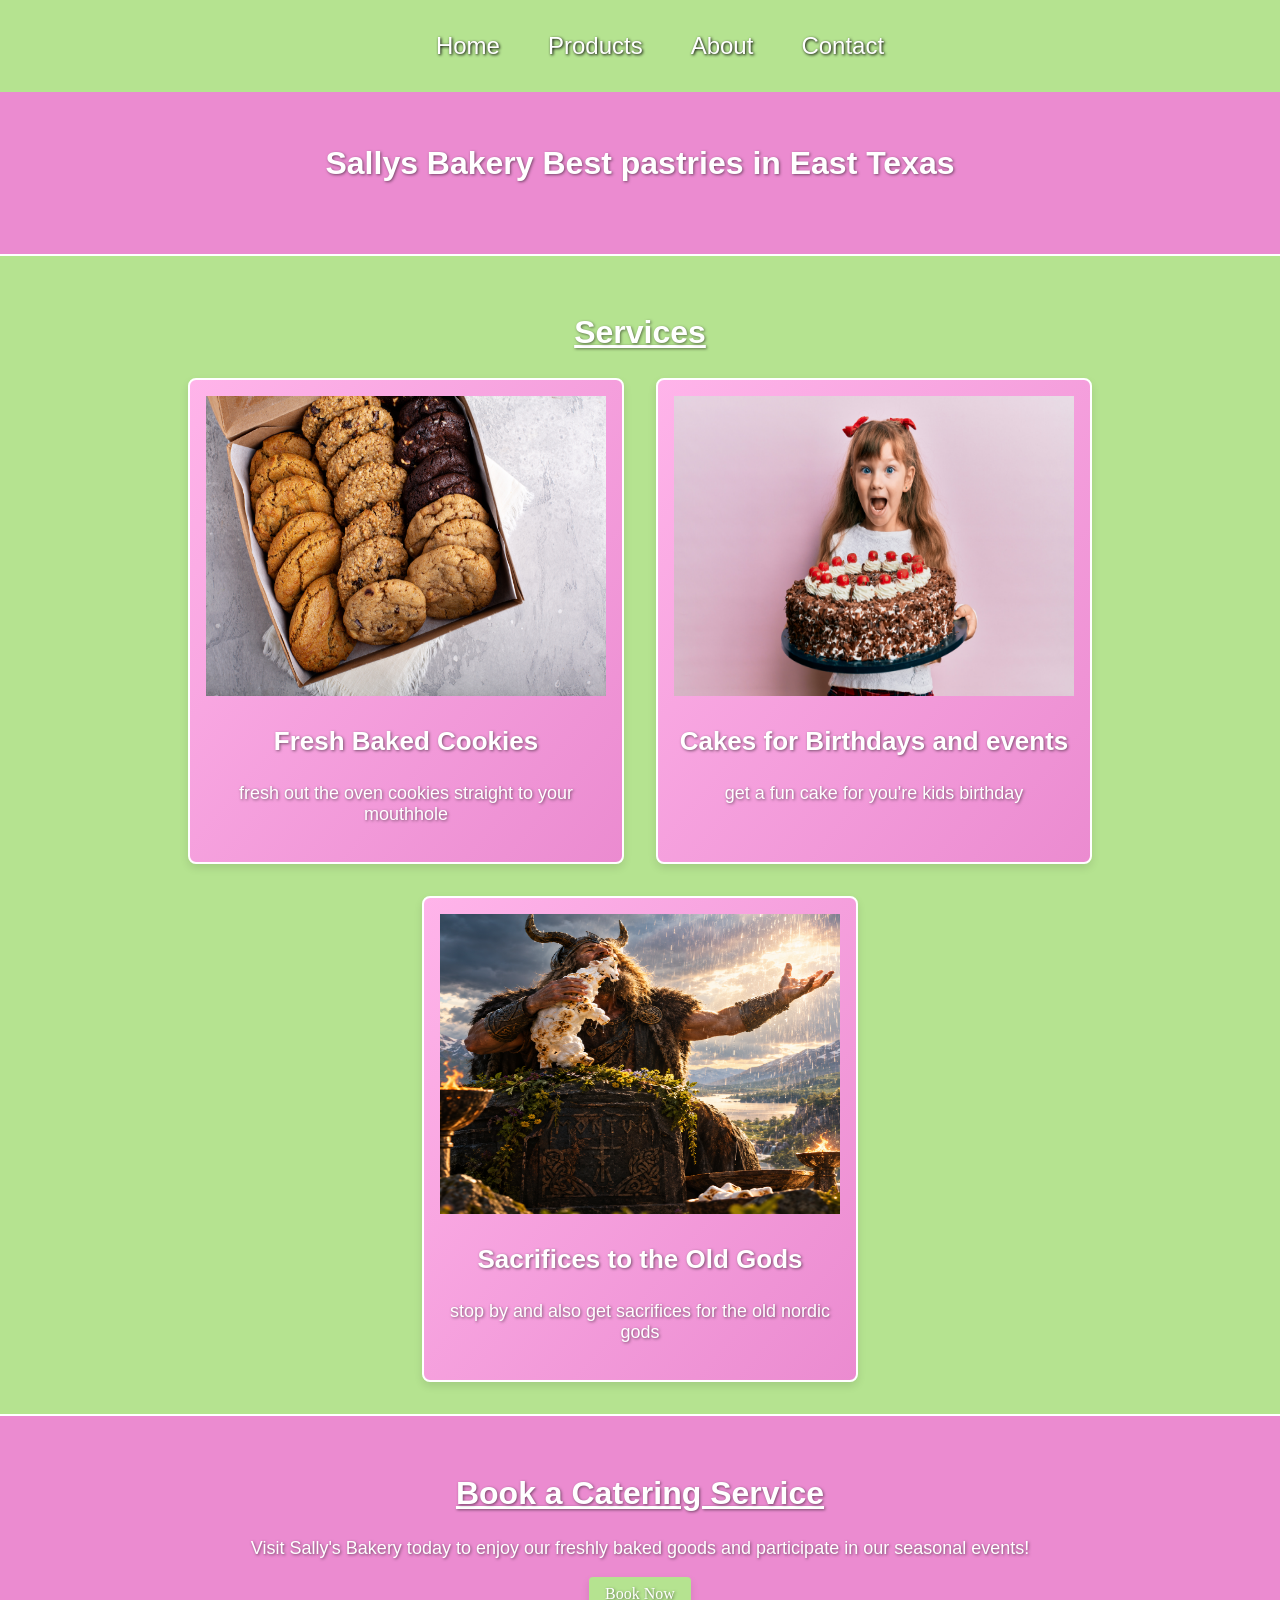
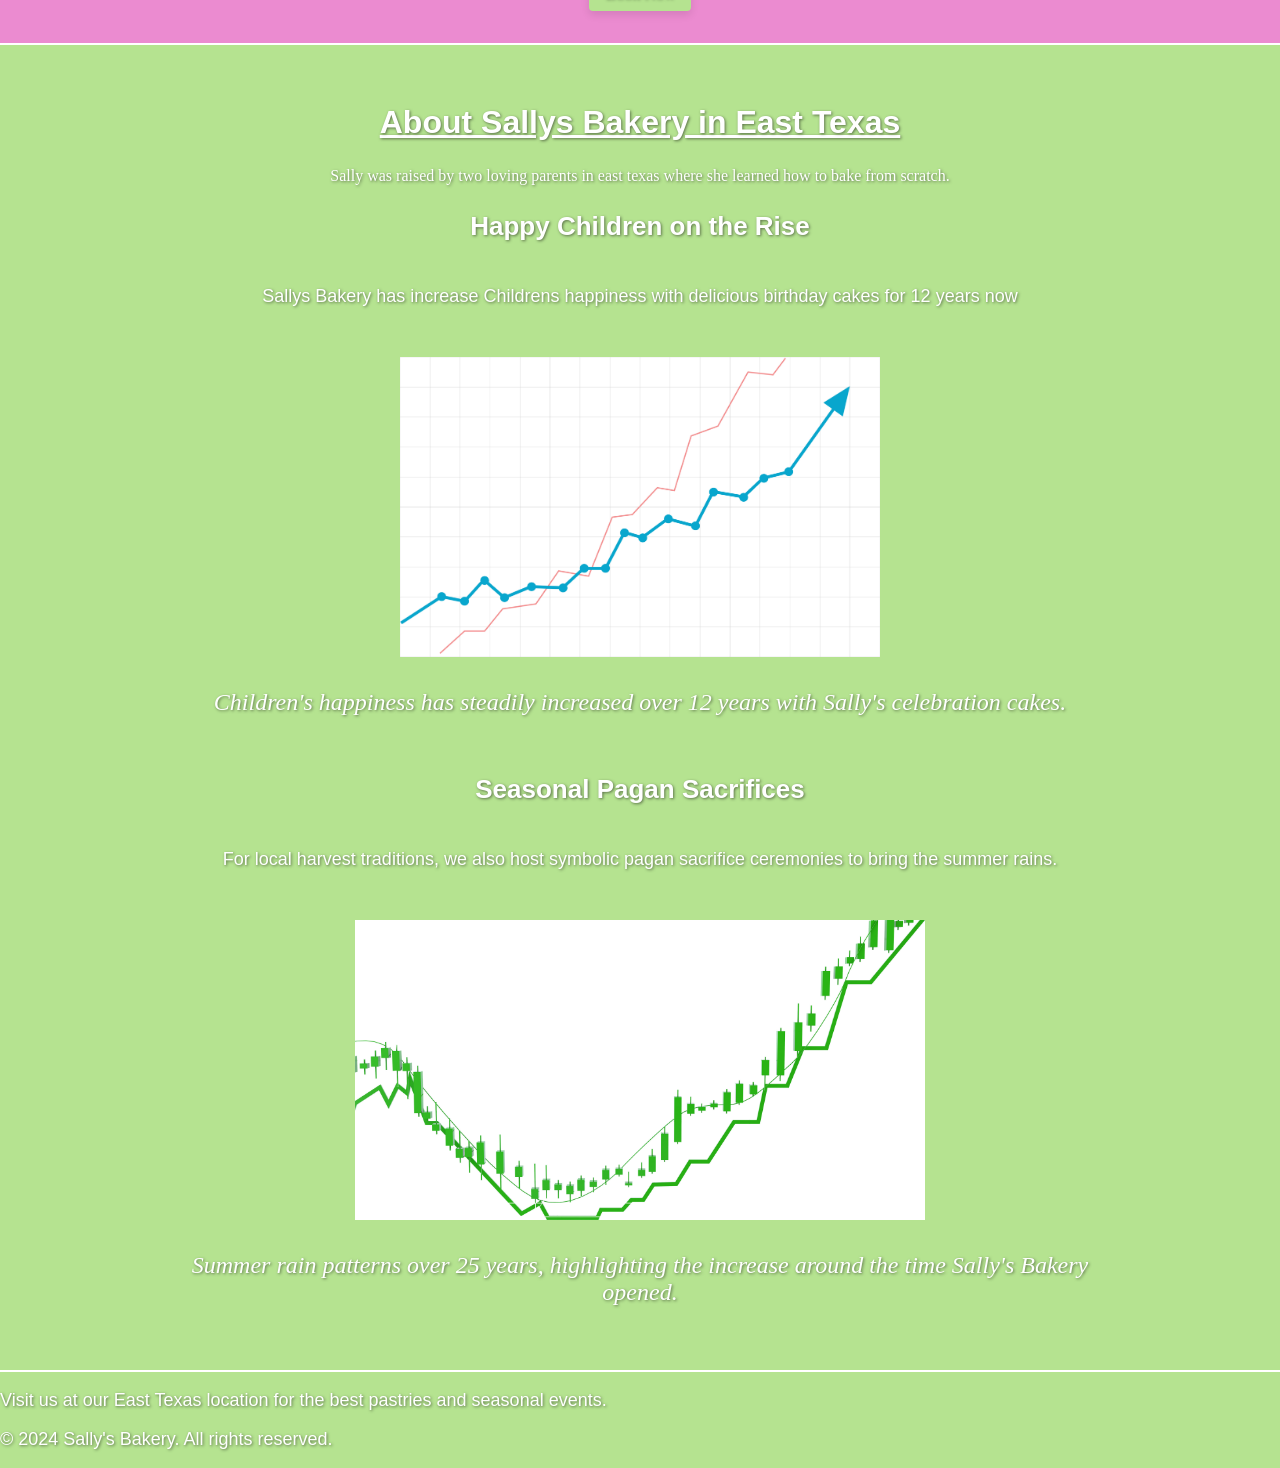
==== index.html @ 5d984766 "init" ====
<!DOCTYPE html>
<html lang="en">
<head>
    <meta charset="UTF-8" />
    <meta name="viewport" content="width=device-width, initial-scale=1.0" />
    <meta name="description" content="A lovely bakery in East Texas that serves cookies and cakes." />
    <title>Sally's Bakery</title>
    <link rel="stylesheet" href="styles/styles.css" />
</head>
<header>
    <nav class="nav-bar">
        <ul class="nav-list">
            <li><a href="index.html">Home</a></li>
            <li><a href="products.html">Products</a></li>
            <li><a href="about.html">About</a></li>
            <li><a href="contact.html">Contact</a></li>
        </ul>
    </nav>
</header>
<body>
    <div id="hero" class="hero-section">
        <h1>Sallys Bakery Best pastries in East Texas</h1>
        <picture>
            <source media="(min-width: 1024px)" srcset="hero-large.jpg" />
            <source media="(min-width: 640px)" srcset="hero-medium.jpg" />
            <img src="hero-small.jpg" alt="Assorted pastries displayed at Sally's Bakery" />
        </picture>
    </div>
    <div id="services" class="services-section">
        <h2>Services</h2>
        <div class="services-container">
            <div class="service-item">
                <img src="assets/images/cookies.jpeg" alt="chocolate chip cookies" />
                <h3>Fresh Baked Cookies</h3>
                <p>fresh out the oven cookies straight to your mouthhole</p>
            </div>
            <div class="service-item">
                <img src="assets/images/cake.jpeg" alt="child at birthday party blowing out candles on a cake" />
                <h3>Cakes for Birthdays and events</h3>
                <p>get a fun cake for you're kids birthday</p>
            </div>
            <div class="service-item">
                <img src="assets/images/montuk.png" alt="Montuk devoring sacrifice and bringing summer rain" />
                <h3>Sacrifices to the Old Gods</h3>
                <p>stop by and also get sacrifices for the old nordic gods</p>
            </div>
        </div>
    </div><!-- services -->
    <div class="cta">
        <h2>Book a Catering Service</h2>
        <p>Visit Sally's Bakery today to enjoy our freshly baked goods and participate in our seasonal events!</p>
        <a href="contact.html" class="cta-button">Book Now</a>
    </div>
    <div id="about" class="about-section">
        <h2>About Sallys Bakery in East Texas</h2>
        <section>
            <article>
                Sally was raised by two loving parents in east texas where she 
                learned how to bake from scratch.
            </article>
            <article class="about-article">
                <h3>Happy Children on the Rise</h3>
                <p>
                    Sallys Bakery has increase Childrens happiness with delicious birthday cakes for 12 years now
                </p>
                <figure class="graph-figure">
                    <img src="assets/images/graph-1.jpeg" alt="graph showing children's happiness increase over 12 years" />
                    <figcaption>Children's happiness has steadily increased over 12 years with Sally's celebration cakes.</figcaption>
                </figure>
            </article>
            <article class="about-article">
                <h3>Seasonal Pagan Sacrifices</h3>
                <p>
                    For local harvest traditions, we also host symbolic pagan sacrifice ceremonies to bring the summer rains.
                </p>
                <figure class="graph-figure">
                    <img src="assets/images/graph-2.jpeg" alt="graph showing summer rain over 25 years with increase at 12 years when sallys first opened" />
                    <figcaption>Summer rain patterns over 25 years, highlighting the increase around the time Sally's Bakery opened.</figcaption>
                </figure>
            </article>
            <audio src="pagan-chants-and-hymns.mp3" alt="pagan religious chants for sacrificing lambs" />
        </section>
    </div><!-- About -->
</body>
<footer>
    <div>
        <p>Visit us at our East Texas location for the best pastries and seasonal events.</p>
    </div>
    <p>&copy; 2024 Sally's Bakery. All rights reserved.</p>
</footer>
</html>
---- styles/styles.css ----
* {
    color: #fff;
    text-shadow: 1px 1px 3px rgba(0, 0, 0, 0.5);
}

body {
    margin: 0px;
    background-color: #b5e390;
}

h2 {
    text-decoration: underline;
    font-size: 32px;
}

h3 {
    font-size: 26px
}

h1, h2, h3, h4, h5, h6 {
    font-family:Impact, Haettenschweiler, 'Arial Narrow Bold', sans-serif
}

p {
    font-family: Verdana, sans-serif;
    font-size: 18px;
}

.nav-bar {
    padding: 1rem;
}

.nav-list {
    list-style-type: none;
    display: flex;
    gap: 1rem;
    justify-content: center;
    align-items: center;
}
.nav-list li {
    display: inline;

}
.nav-list a {
    text-decoration: none;
    color: #fff;
    font-size: 1.5rem;
    text-shadow: 1px 1px 3px #000;
    margin: 0px 1rem;
    font-family: Impact, Haettenschweiler, 'Arial Narrow Bold', sans-serif;
}

.hero-section {
    text-align: center;
    padding: 2rem;
    border-style: solid;
    border-width: 0 0 2px 0;
    background-color: #eb8bd0;
}

.services-section {
    text-align: center;
    padding: 2rem;
    border-style: solid;
    border-width: 0 0 2px 0;
}

.services-container {
    display: flex;
    justify-content: center;
    gap: 2rem;
}

.services-container div {
    text-align: center;
    border-style: solid;
    border-width: 2px;
    padding: 1rem;
    border-radius: 8px;
    background: linear-gradient(130deg, #ffb4ea, #eb8bd0);
    box-shadow: 0 4px 8px rgba(0, 0, 0, 0.1);
}

.services-container div:hover {
    transform: scale(1.05);
    transition: transform 0.3s ease-in-out;
}

.service-item {
    width: 400px;
    height: 450px;
}

.service-item img {
    width: 100%;
    aspect-ratio: 4 / 3;
    height: auto;
}

.about-article {
    display: flex;
    flex-direction: column;
    align-items: center;
}

.graph-figure {
    display: flex;
    flex-direction: column;
    align-items: center;
    justify-content: center;
    margin: 2rem 0;
    width: 75vw;
}

.graph-figure img {
    max-width: 100%;
    height: 300px;
}

figcaption{
    font-style: italic;
    font-size: 24px;
    margin-top: 2rem;
}


.cta {
    text-align: center;
    padding: 2rem;
    border-style: solid;
    border-width: 0 0 2px 0;
    background-color: #eb8bd0;
}

.cta-button {
    display: inline-block;
    padding: 0.5rem 1rem;
    background-color: #b5e390;
    color: #fff;
    text-decoration: none;
    border-radius: 4px;
    box-shadow: 0 4px 8px rgba(0, 0, 0, 0.1);
}

.cta-button:hover {
    transform: scale(1.05);
    transition: transform 0.3s ease-in-out;
}

.about-section {
    text-align: center;
    padding: 2rem;
    border-style: solid;
    border-width: 0 0 2px 0;
}

.contact-form {
    text-align: center;
    padding: 0px 20vw 5rem 20vw;
    border-style: solid;
    border-width: 0 0 2px 0;
}

@media (min-width: 756px) {
    .services-container {
        flex-wrap: wrap
    }
}
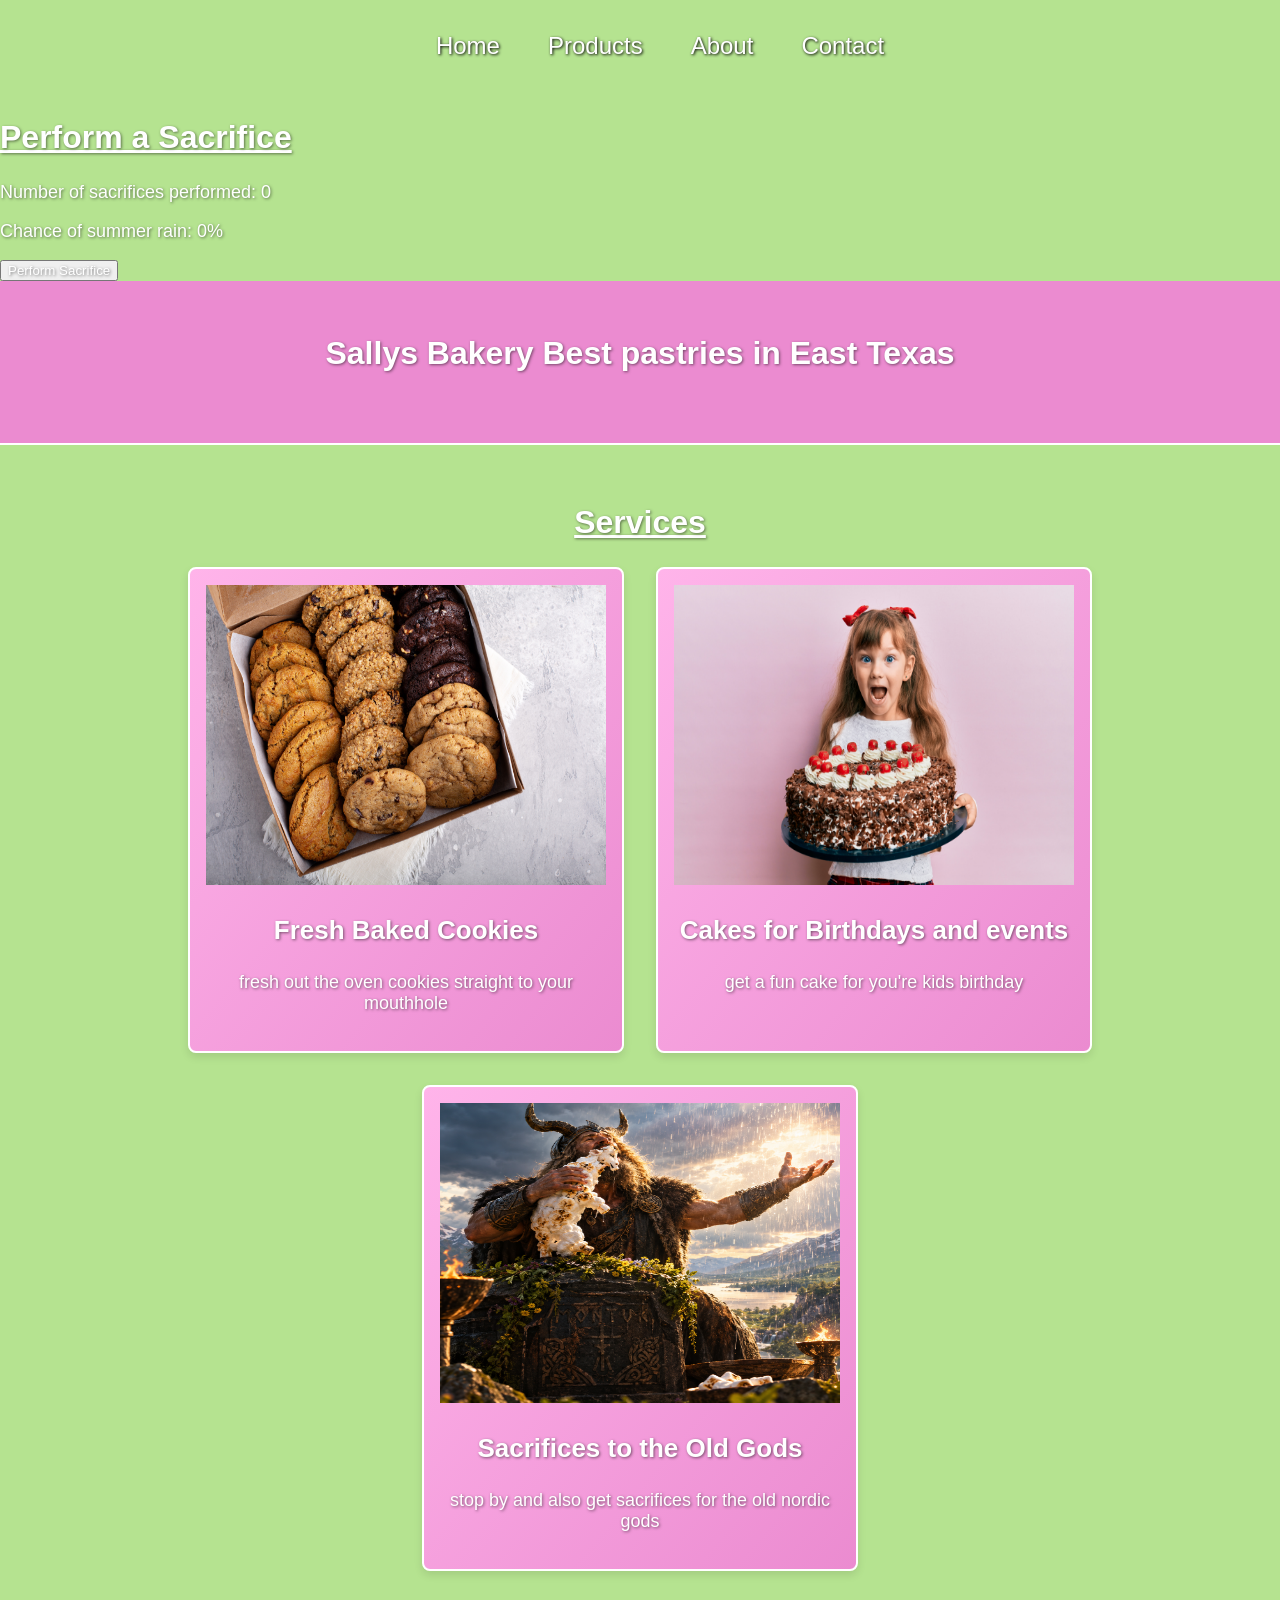
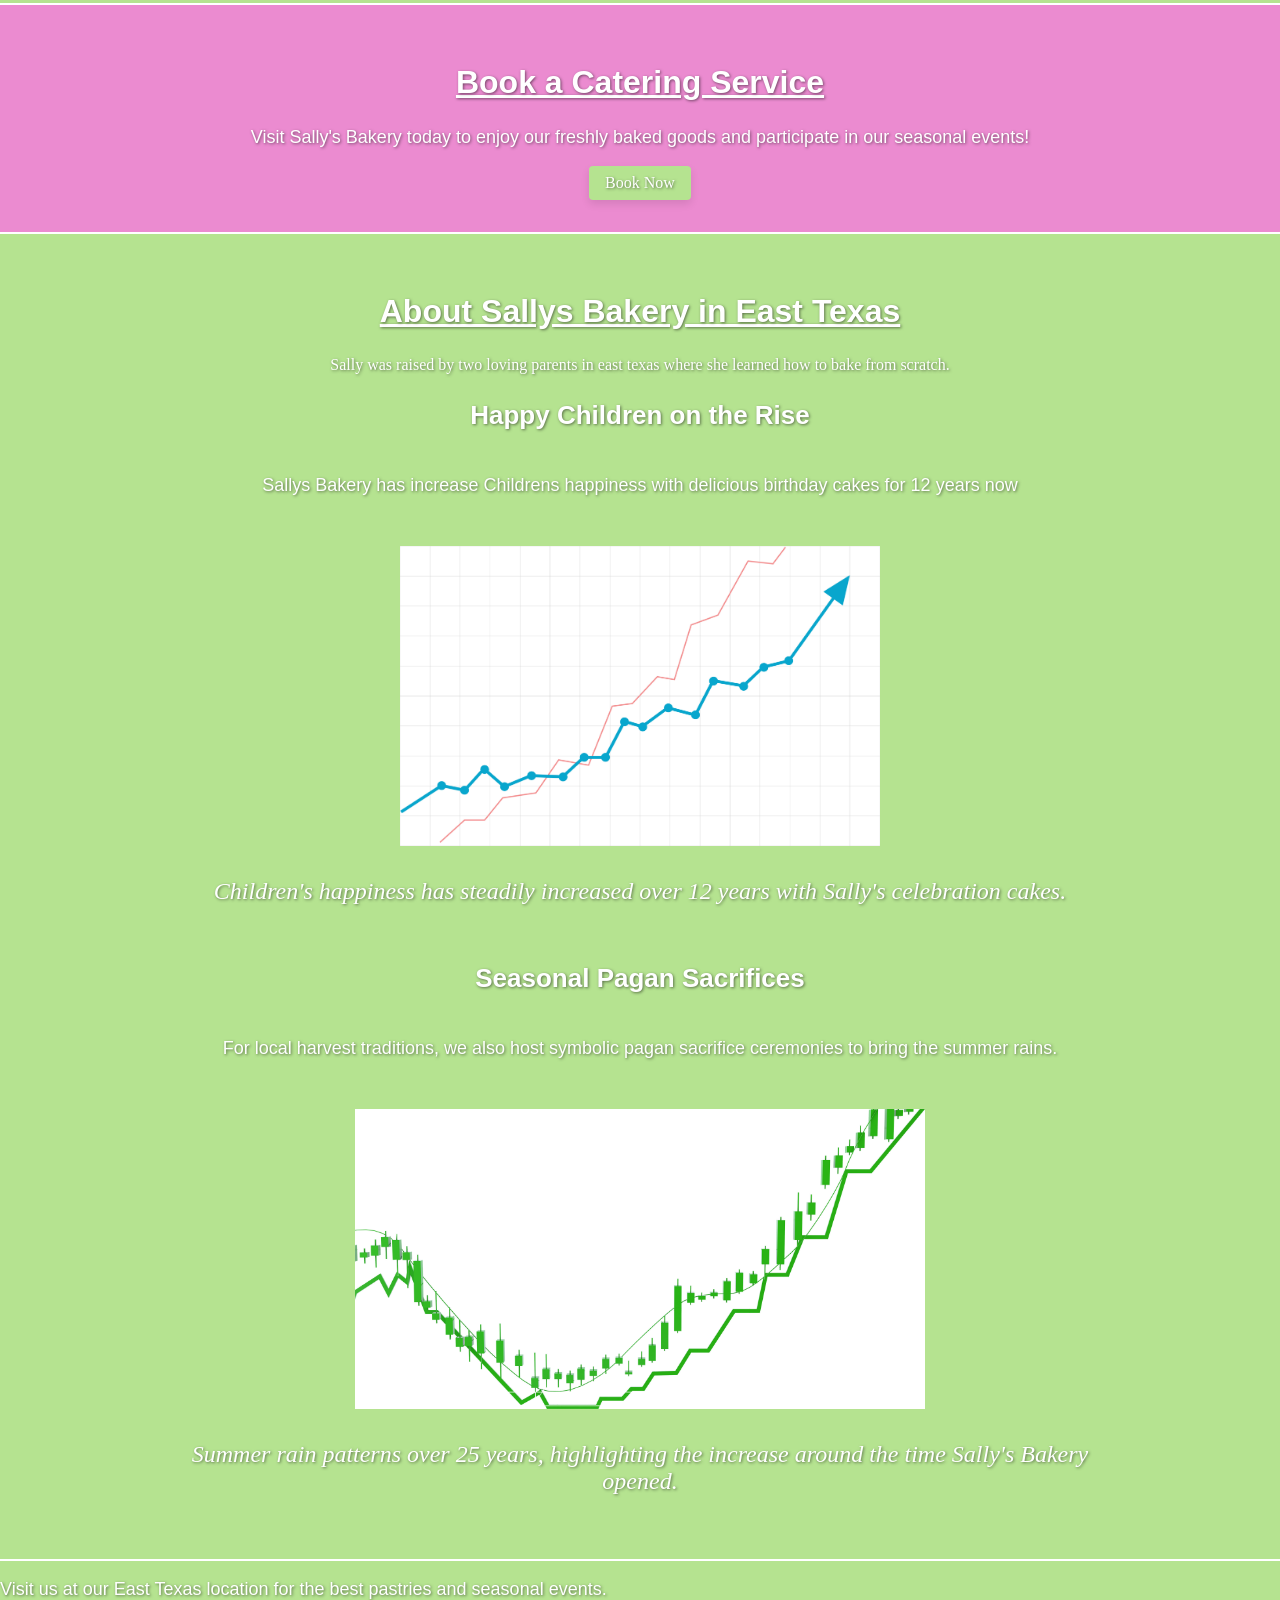
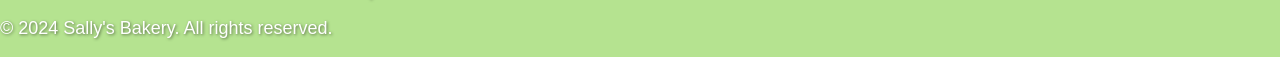
==== commit f3a9c770: "add sacrifice button" ====
--- a/index.html
+++ b/index.html
@@ -6,6 +6,7 @@
     <meta name="description" content="A lovely bakery in East Texas that serves cookies and cakes." />
     <title>Sally's Bakery</title>
     <link rel="stylesheet" href="styles/styles.css" />
+    <script src="code.js" defer></script>
 </head>
 <header>
     <nav class="nav-bar">
@@ -18,6 +19,12 @@
     </nav>
 </header>
 <body>
+    <div id="sacrifices">
+        <h2>Perform a Sacrifice</h2>
+        <p>Number of sacrifices performed: <span id="sacrifices-count">246</span></p>
+        <p>Chance of summer rain: <span id="summer-rain-chance">0</span>%</p>
+        <button onclick="performSacrifice()">Perform Sacrifice</button>
+    </div>
     <div id="hero" class="hero-section">
         <h1>Sallys Bakery Best pastries in East Texas</h1>
         <picture>
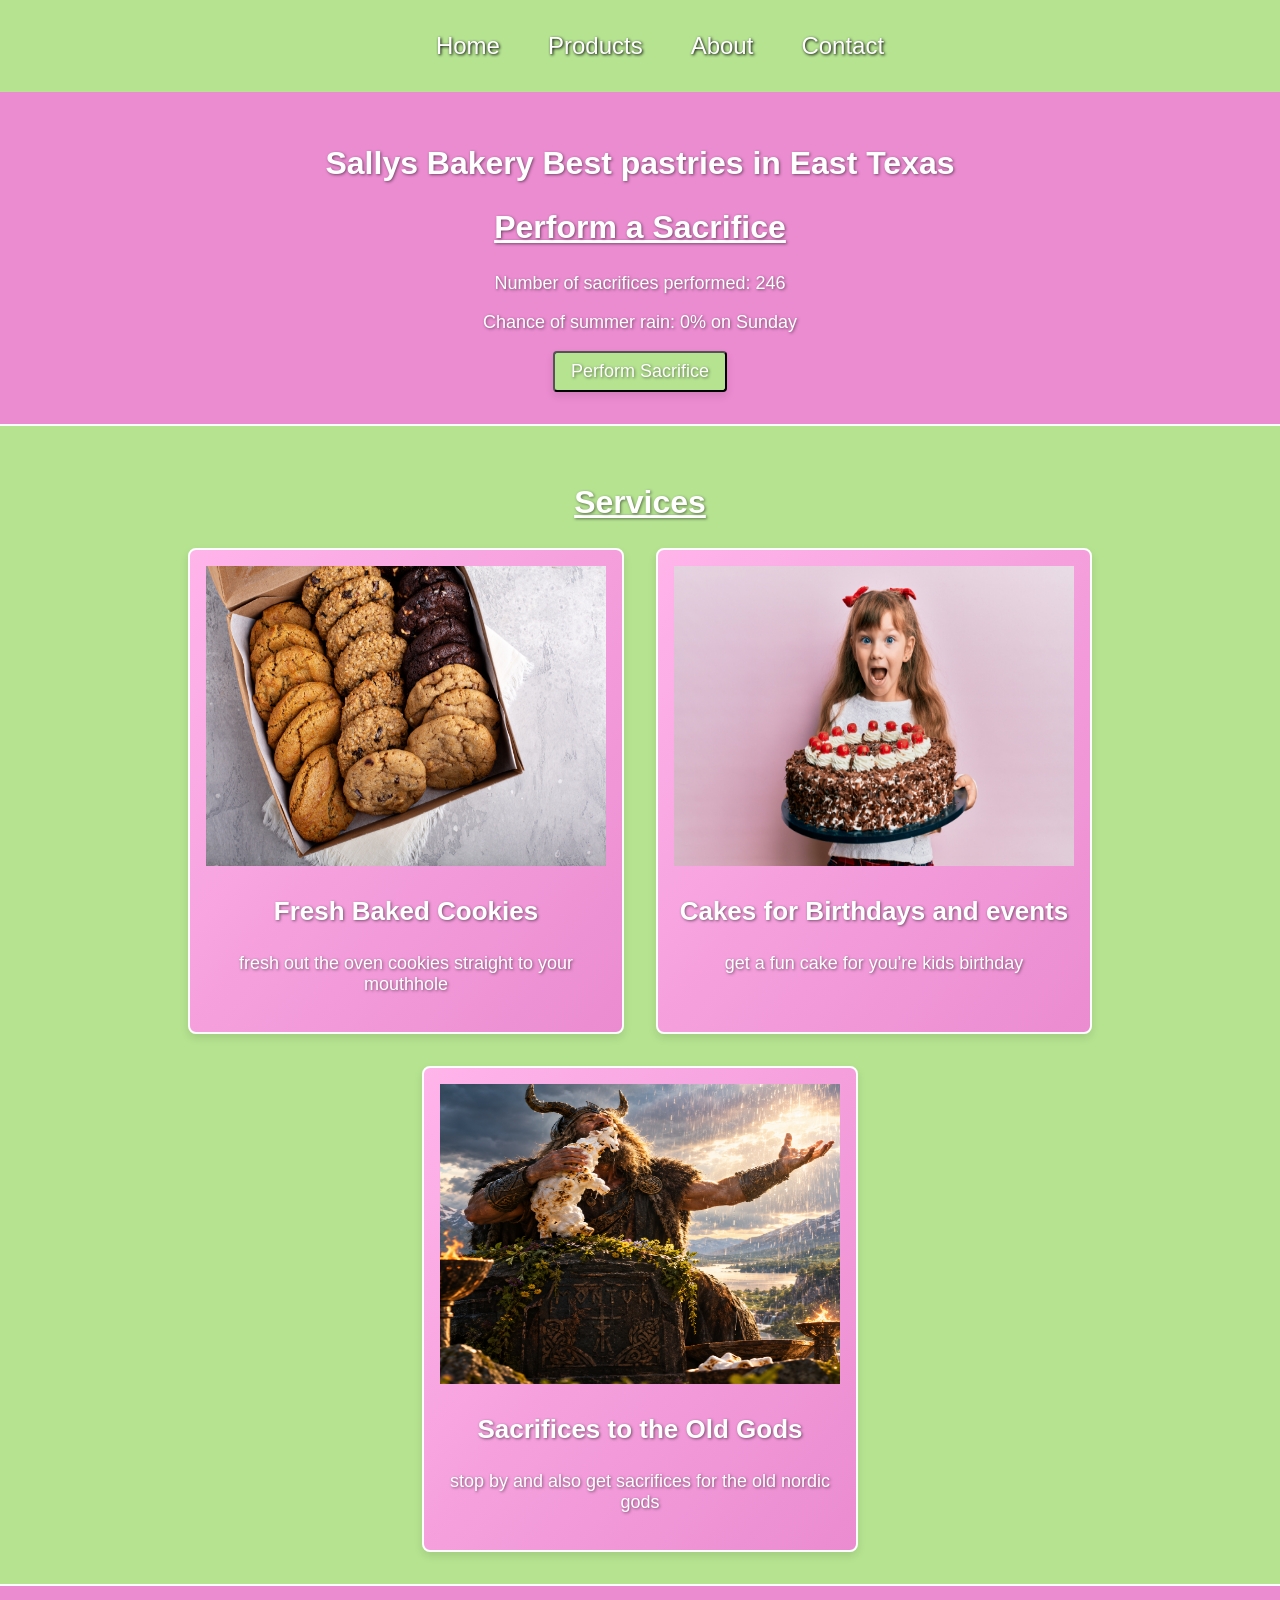
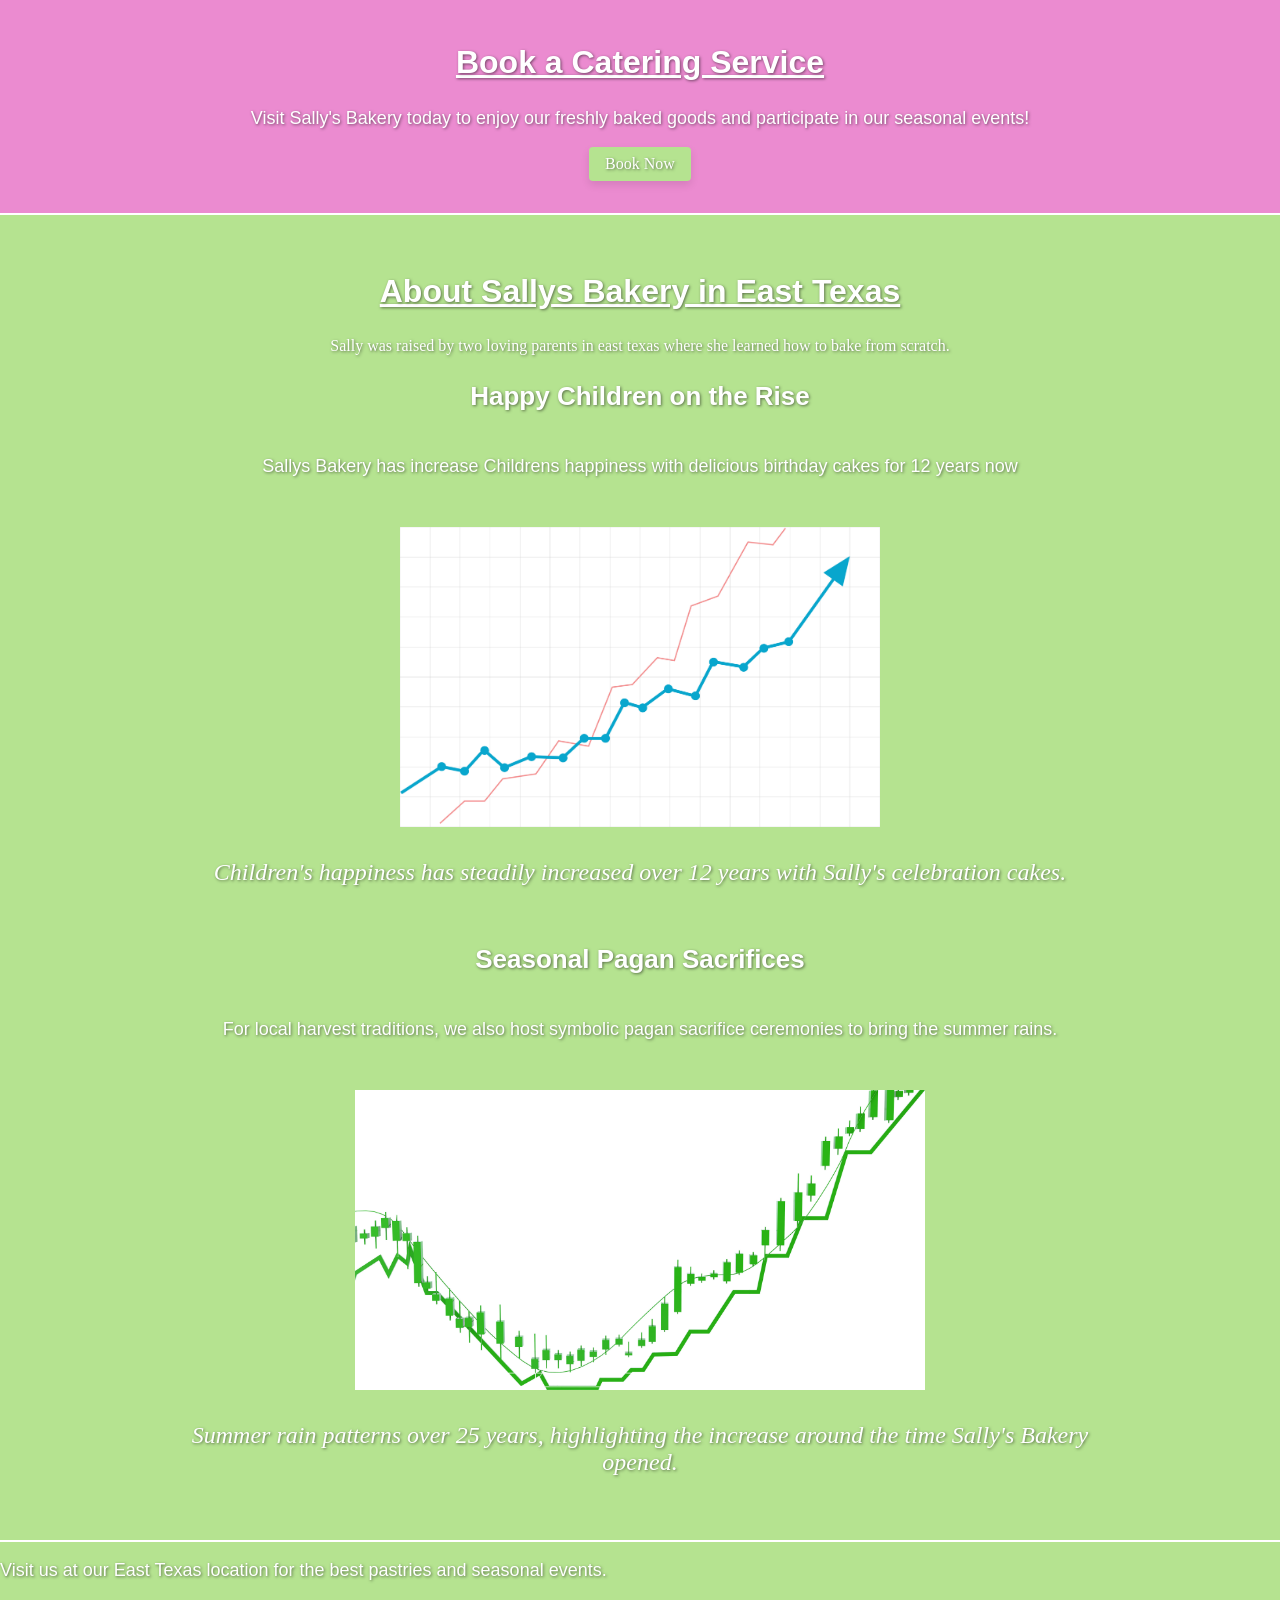
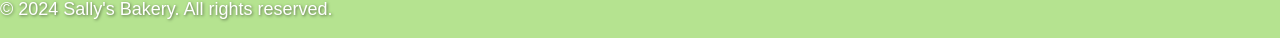
==== commit 6a9a5c1d: "add sacrifice button" ====
--- a/index.html
+++ b/index.html
@@ -19,19 +19,14 @@
     </nav>
 </header>
 <body>
-    <div id="sacrifices">
-        <h2>Perform a Sacrifice</h2>
-        <p>Number of sacrifices performed: <span id="sacrifices-count">246</span></p>
-        <p>Chance of summer rain: <span id="summer-rain-chance">0</span>%</p>
-        <button onclick="performSacrifice()">Perform Sacrifice</button>
-    </div>
     <div id="hero" class="hero-section">
         <h1>Sallys Bakery Best pastries in East Texas</h1>
-        <picture>
-            <source media="(min-width: 1024px)" srcset="hero-large.jpg" />
-            <source media="(min-width: 640px)" srcset="hero-medium.jpg" />
-            <img src="hero-small.jpg" alt="Assorted pastries displayed at Sally's Bakery" />
-        </picture>
+        <div id="sacrifices">
+            <h2>Perform a Sacrifice</h2>
+            <p>Number of sacrifices performed: <span id="sacrifices-count">246</span></p>
+            <p>Chance of summer rain: <span id="summer-rain-chance">0</span>% on <span id="day-of-the-week"></span></p>
+            <button class="cta-button" onclick="performSacrifice()">Perform Sacrifice</button>
+        </div>
     </div>
     <div id="services" class="services-section">
         <h2>Services</h2>
--- a/styles/styles.css
+++ b/styles/styles.css
@@ -21,7 +21,7 @@
     font-family:Impact, Haettenschweiler, 'Arial Narrow Bold', sans-serif
 }
 
-p {
+p, button{
     font-family: Verdana, sans-serif;
     font-size: 18px;
 }
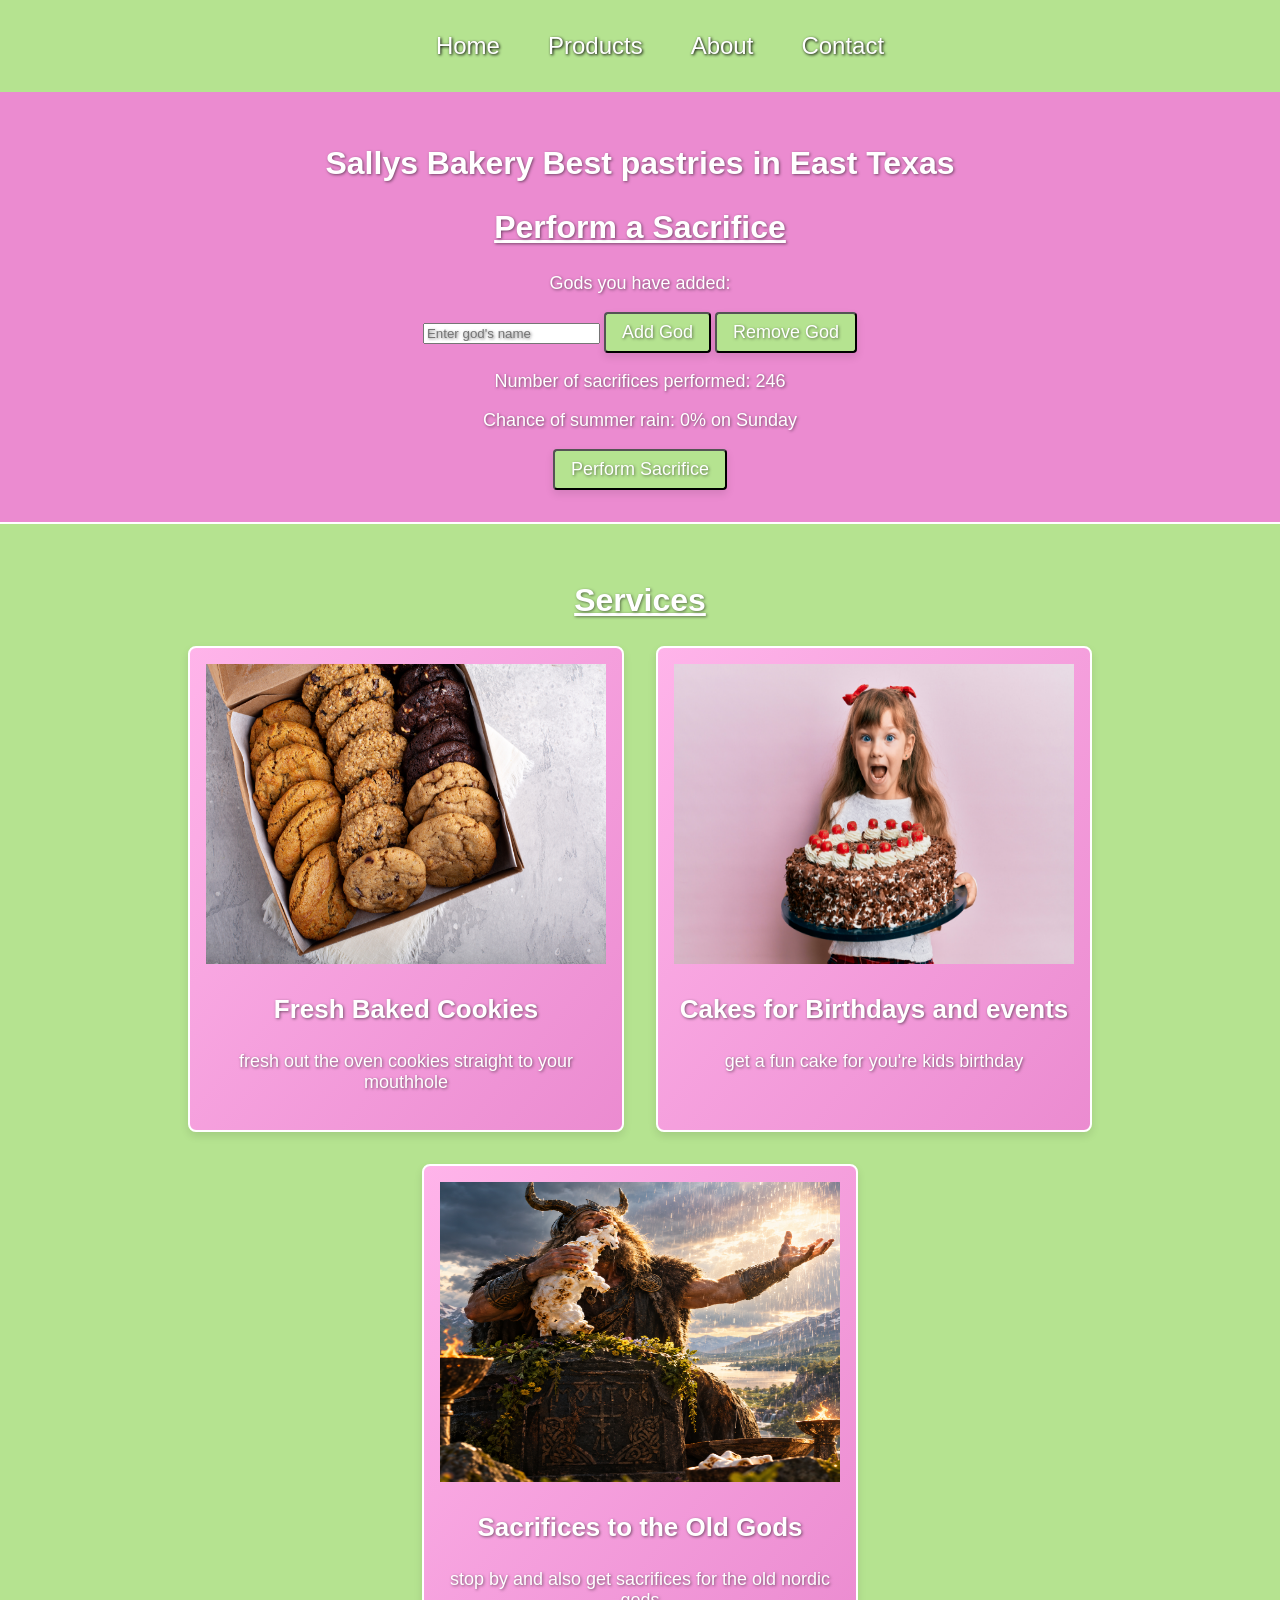
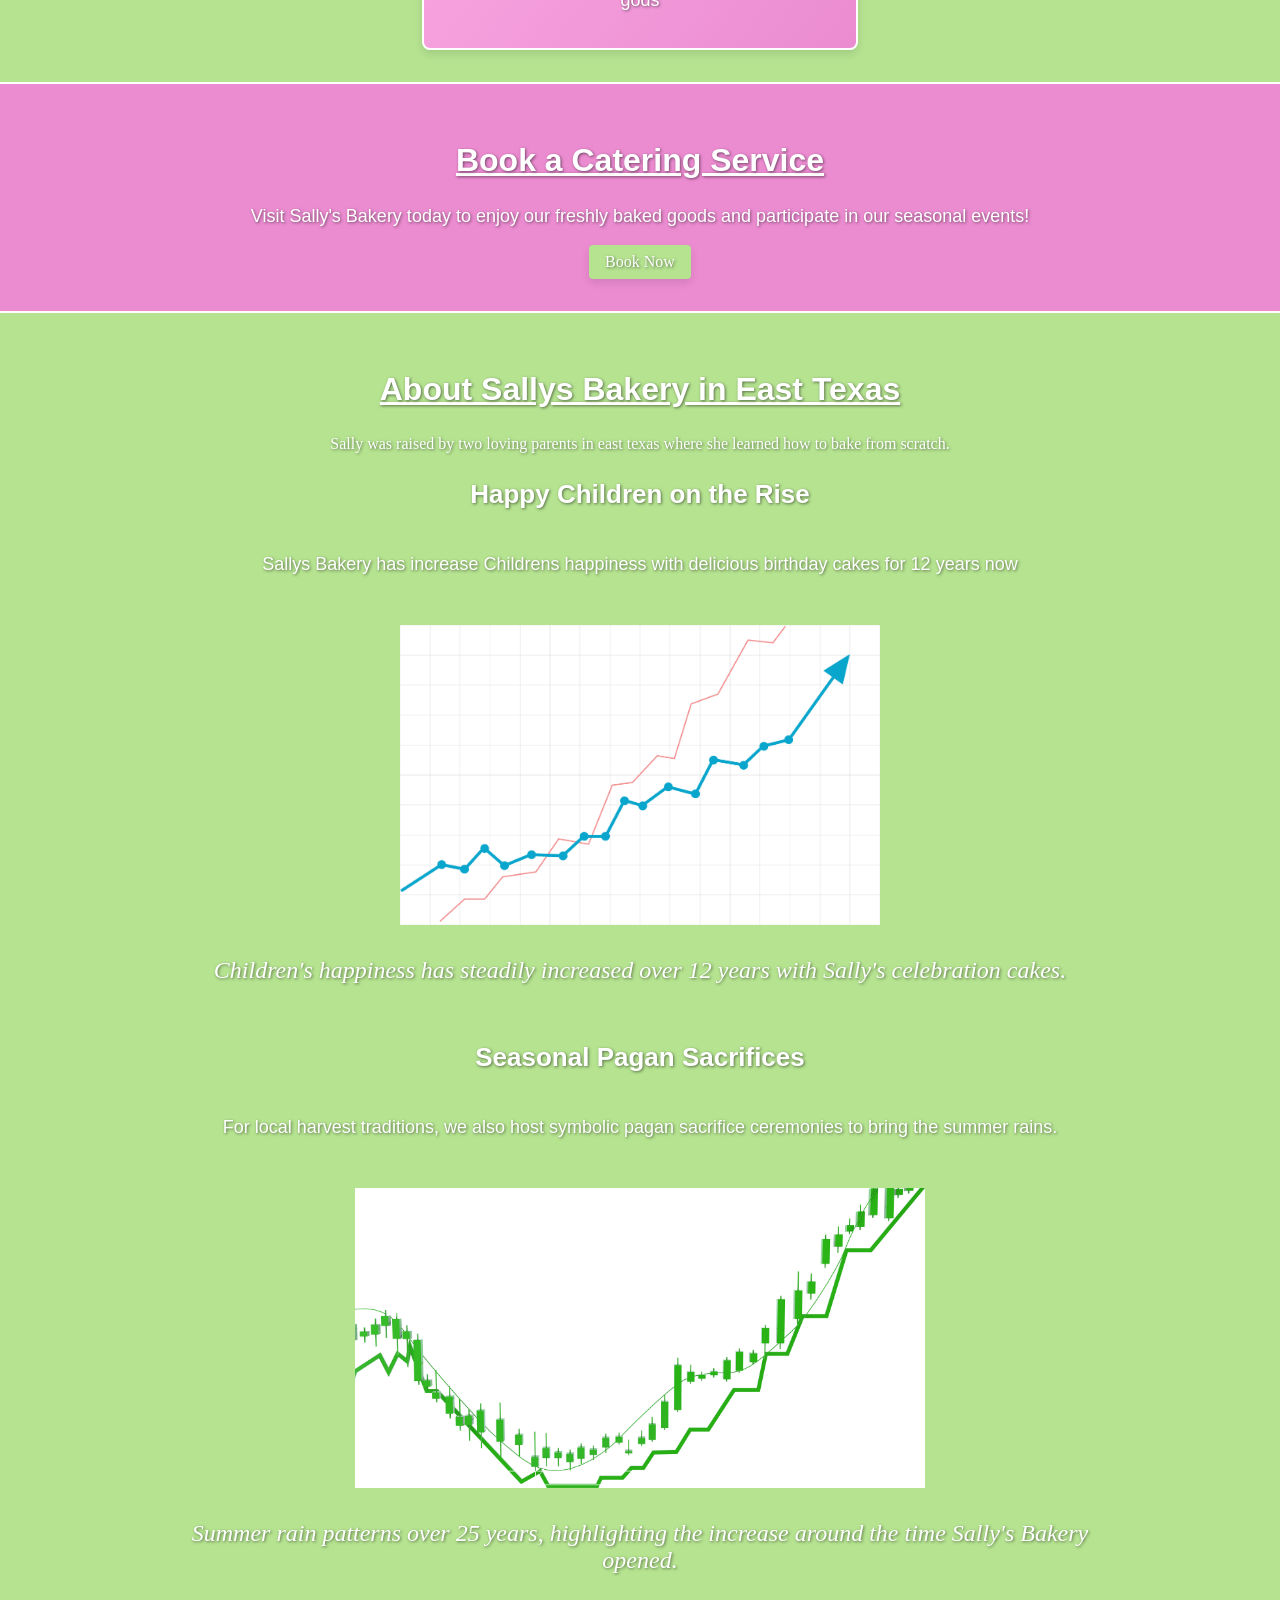
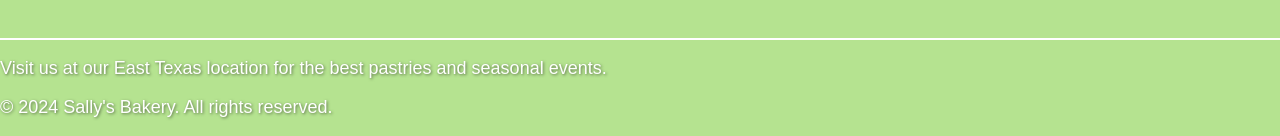
==== commit 7dd8e8cd: "update" ====
--- a/index.html
+++ b/index.html
@@ -23,6 +23,10 @@
         <h1>Sallys Bakery Best pastries in East Texas</h1>
         <div id="sacrifices">
             <h2>Perform a Sacrifice</h2>
+            <p>Gods you have added: <span id="gods-list"></span></p>
+            <input style="color: #000" type="text" id="god-name" placeholder="Enter god's name" />
+            <button class="cta-button" onclick="addGod(document.getElementById('god-name').value)">Add God</button>
+            <button class="cta-button" onclick="removeGod(document.getElementById('god-name').value)">Remove God</button>
             <p>Number of sacrifices performed: <span id="sacrifices-count">246</span></p>
             <p>Chance of summer rain: <span id="summer-rain-chance">0</span>% on <span id="day-of-the-week"></span></p>
             <button class="cta-button" onclick="performSacrifice()">Perform Sacrifice</button>
